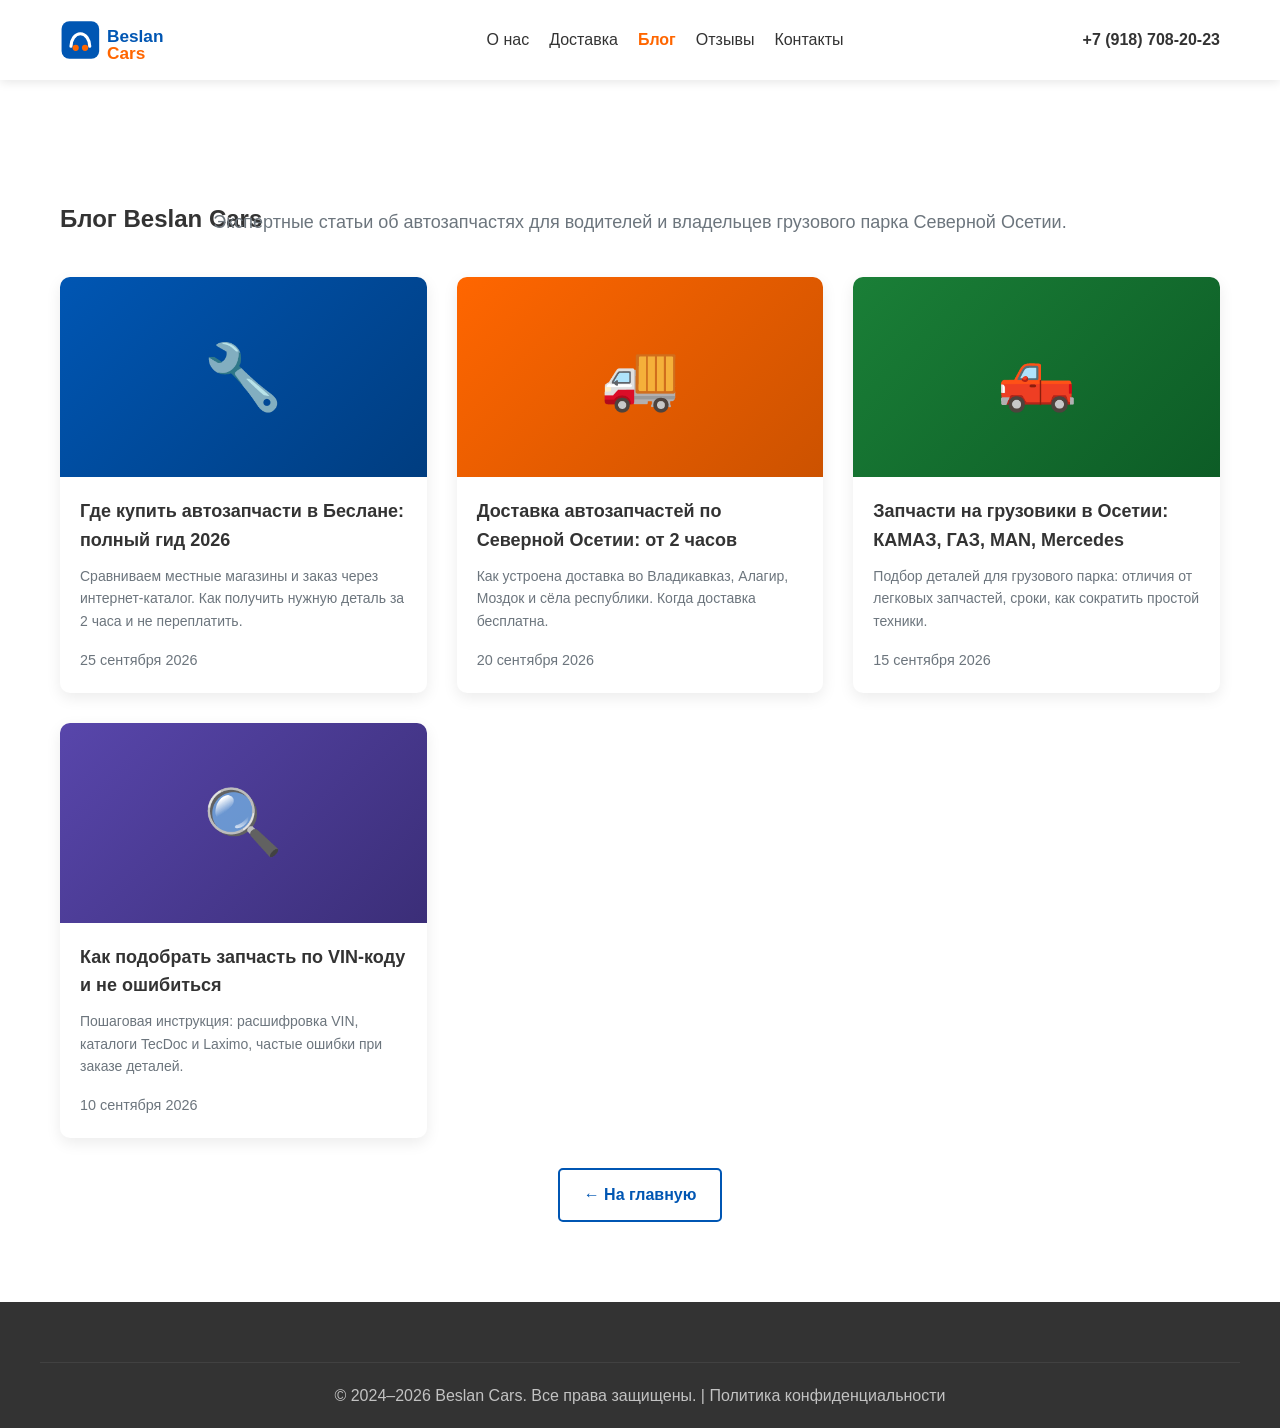
==== blog.html @ 4f0de948 "Реальные контакты, Schema.org LocalBusiness+FAQ, блог с 4 статьями, sitemap/robots/CNAME для beslanc" ====
<!DOCTYPE html>
<html lang="ru">
<head>
    <meta charset="UTF-8">
    <meta name="viewport" content="width=device-width, initial-scale=1.0">
    <title>Блог об автозапчастях — Beslan Cars | Беслан и Северная Осетия</title>
    <meta name="description" content="Полезные статьи об автозапчастях: как подобрать деталь по VIN, доставка запчастей по Северной Осетии, запчасти на грузовики, где купить автозапчасти в Беслане.">
    <meta name="robots" content="index, follow">
    <link rel="canonical" href="https://beslancars.ru/blog/">
    <meta property="og:type" content="website">
    <meta property="og:title" content="Блог об автозапчастях — Beslan Cars">
    <meta property="og:description" content="Советы по выбору запчастей, доставка по Северной Осетии, подбор по VIN.">
    <meta property="og:url" content="https://beslancars.ru/blog/">
    <link rel="icon" type="image/svg+xml" href="assets/logo.svg">
    <link rel="stylesheet" href="css/style.css">
</head>
<body>
    <header class="header">
        <div class="container header-container">
            <a href="index.html" class="logo">
                <img src="assets/logo.svg" alt="Beslan Cars Logo">
            </a>
            <nav class="nav">
                <a href="index.html#about">О нас</a>
                <a href="index.html#delivery">Доставка</a>
                <a href="blog.html" class="active">Блог</a>
                <a href="index.html#reviews">Отзывы</a>
                <a href="index.html#contacts">Контакты</a>
            </nav>
            <div class="header-contacts">
                <a href="tel:+79187082023" class="phone">+7 (918) 708-20-23</a>
            </div>
            <div class="mobile-menu-btn">☰</div>
        </div>
    </header>

    <section class="section" style="padding-top:120px;">
        <div class="container">
            <h1>Блог Beslan Cars</h1>
            <p class="section-desc">Экспертные статьи об автозапчастях для водителей и владельцев грузового парка Северной Осетии.</p>
            <div class="grid-3">
                <article class="card post-card">
                    <div class="post-img blog-thumb thumb-1">🔧</div>
                    <div class="post-content">
                        <h3><a href="blog/gde-kupit-avtozapchasti-v-beslane.html">Где купить автозапчасти в Беслане: полный гид 2026</a></h3>
                        <p>Сравниваем местные магазины и заказ через интернет-каталог. Как получить нужную деталь за 2 часа и не переплатить.</p>
                        <span class="post-date">25 сентября 2026</span>
                    </div>
                </article>
                <article class="card post-card">
                    <div class="post-img blog-thumb thumb-2">🚚</div>
                    <div class="post-content">
                        <h3><a href="blog/dostavka-zapchastey-po-severnoy-osetii.html">Доставка автозапчастей по Северной Осетии: от 2 часов</a></h3>
                        <p>Как устроена доставка во Владикавказ, Алагир, Моздок и сёла республики. Когда доставка бесплатна.</p>
                        <span class="post-date">20 сентября 2026</span>
                    </div>
                </article>
                <article class="card post-card">
                    <div class="post-img blog-thumb thumb-3">🛻</div>
                    <div class="post-content">
                        <h3><a href="blog/zapchasti-na-gruzoviki-v-osetii.html">Запчасти на грузовики в Осетии: КАМАЗ, ГАЗ, MAN, Mercedes</a></h3>
                        <p>Подбор деталей для грузового парка: отличия от легковых запчастей, сроки, как сократить простой техники.</p>
                        <span class="post-date">15 сентября 2026</span>
                    </div>
                </article>
                <article class="card post-card">
                    <div class="post-img blog-thumb thumb-4">🔍</div>
                    <div class="post-content">
                        <h3><a href="blog/kak-podobrat-zapchast-po-vin.html">Как подобрать запчасть по VIN-коду и не ошибиться</a></h3>
                        <p>Пошаговая инструкция: расшифровка VIN, каталоги TecDoc и Laximo, частые ошибки при заказе деталей.</p>
                        <span class="post-date">10 сентября 2026</span>
                    </div>
                </article>
            </div>
            <div class="text-center mt-4">
                <a href="index.html" class="btn btn-outline">← На главную</a>
            </div>
        </div>
    </section>

    <footer class="footer">
        <div class="container copyright">
            <p>&copy; 2024–2026 Beslan Cars. Все права защищены. | <a href="privacy.html">Политика конфиденциальности</a></p>
        </div>
    </footer>
    <script src="js/main.js"></script>
</body>
</html>
---- css/style.css ----
/* Beslan Cars - Styles for GitHub Pages */

:root {
    --primary-color: #0056b3; /* Синий с сайта партнера */
    --secondary-color: #ff6600; /* Оранжевый акцент */
    --dark-color: #333;
    --light-color: #f8f9fa;
    --gray-color: #6c757d;
    --success-color: #28a745;
    --font-main: 'Segoe UI', Tahoma, Geneva, Verdana, sans-serif;
}

* {
    margin: 0;
    padding: 0;
    box-sizing: border-box;
}

body {
    font-family: var(--font-main);
    line-height: 1.6;
    color: var(--dark-color);
    background-color: #fff;
}

.container {
    max-width: 1200px;
    margin: 0 auto;
    padding: 0 20px;
}

a {
    text-decoration: none;
    color: inherit;
}

ul {
    list-style: none;
}

/* Buttons */
.btn {
    display: inline-block;
    padding: 12px 24px;
    border-radius: 5px;
    font-weight: 600;
    cursor: pointer;
    transition: all 0.3s ease;
    border: 2px solid transparent;
    font-size: 16px;
}

.btn-primary {
    background-color: var(--primary-color);
    color: white;
}

.btn-primary:hover {
    background-color: #004494;
}

.btn-secondary {
    background-color: var(--secondary-color);
    color: white;
}

.btn-secondary:hover {
    background-color: #e65c00;
}

.btn-outline {
    background-color: transparent;
    border-color: var(--primary-color);
    color: var(--primary-color);
}

.btn-outline:hover {
    background-color: var(--primary-color);
    color: white;
}

.btn-block {
    width: 100%;
    display: block;
}

/* Header */
.header {
    background-color: white;
    box-shadow: 0 2px 10px rgba(0,0,0,0.1);
    position: sticky;
    top: 0;
    z-index: 1000;
    padding: 15px 0;
}

.header-container {
    display: flex;
    justify-content: space-between;
    align-items: center;
}

.logo {
    display: flex;
    align-items: center;
    gap: 10px;
}

.logo img {
    height: 50px;
    width: auto;
}

.logo-text {
    font-size: 24px;
    font-weight: bold;
    color: var(--primary-color);
}

.nav {
    display: flex;
    gap: 20px;
}

.nav a {
    color: var(--dark-color);
    font-weight: 500;
    transition: color 0.3s;
}

.nav a:hover {
    color: var(--primary-color);
}

.header-contacts {
    display: flex;
    align-items: center;
    gap: 15px;
}

.phone {
    font-weight: bold;
    color: var(--dark-color);
}

.mobile-menu-btn {
    display: none;
    font-size: 28px;
    cursor: pointer;
}

/* Hero Section */
.hero {
    background: linear-gradient(135deg, var(--primary-color) 0%, #003d80 100%);
    color: white;
    padding: 80px 0;
    text-align: center;
}

.hero h1 {
    font-size: 48px;
    margin-bottom: 20px;
    line-height: 1.2;
}

.hero-subtitle {
    font-size: 20px;
    margin-bottom: 30px;
    opacity: 0.9;
}

.hero-buttons {
    display: flex;
    gap: 20px;
    justify-content: center;
    margin-bottom: 30px;
}

.hero-features {
    display: flex;
    gap: 30px;
    justify-content: center;
    flex-wrap: wrap;
    font-size: 16px;
    font-weight: 500;
}

.hero-features span {
    background: rgba(255,255,255,0.1);
    padding: 8px 16px;
    border-radius: 20px;
}

/* Sections */
.section {
    padding: 80px 0;
}

.bg-light {
    background-color: var(--light-color);
}

h2 {
    font-size: 36px;
    text-align: center;
    margin-bottom: 50px;
    color: var(--dark-color);
}

.section-desc {
    text-align: center;
    font-size: 18px;
    color: var(--gray-color);
    margin-top: -30px;
    margin-bottom: 40px;
}

/* Grid */
.grid-3 {
    display: grid;
    grid-template-columns: repeat(auto-fit, minmax(300px, 1fr));
    gap: 30px;
}

/* Cards */
.card {
    background: white;
    padding: 30px;
    border-radius: 10px;
    box-shadow: 0 5px 15px rgba(0,0,0,0.08);
    transition: transform 0.3s;
}

.card:hover {
    transform: translateY(-5px);
}

.icon {
    font-size: 48px;
    margin-bottom: 20px;
}

.card h3 {
    font-size: 22px;
    margin-bottom: 15px;
    color: var(--primary-color);
}

/* Form */
.form-wrapper {
    max-width: 600px;
    margin: 0 auto;
    background: white;
    padding: 40px;
    border-radius: 10px;
    box-shadow: 0 5px 20px rgba(0,0,0,0.1);
}

.form-wrapper h2 {
    text-align: center;
    margin-bottom: 10px;
    font-size: 28px;
}

.form-wrapper > p {
    text-align: center;
    color: var(--gray-color);
    margin-bottom: 30px;
}

.form-group {
    margin-bottom: 20px;
}

.form-group.full-width {
    grid-column: 1 / -1;
}

label {
    display: block;
    margin-bottom: 8px;
    font-weight: 500;
}

input, textarea, select {
    width: 100%;
    padding: 12px;
    border: 1px solid #ddd;
    border-radius: 5px;
    font-size: 16px;
    font-family: inherit;
}

input:focus, textarea:focus, select:focus {
    outline: none;
    border-color: var(--primary-color);
}

.main-form {
    display: grid;
    grid-template-columns: 1fr 1fr;
    gap: 20px;
}

.form-note {
    grid-column: 1 / -1;
    font-size: 14px;
    color: var(--gray-color);
    text-align: center;
    margin-top: 10px;
}

.form-note a {
    color: var(--primary-color);
}

/* Delivery */
.delivery-grid {
    display: grid;
    grid-template-columns: repeat(auto-fit, minmax(300px, 1fr));
    gap: 30px;
}

.delivery-item {
    background: white;
    padding: 30px;
    border-radius: 10px;
    box-shadow: 0 3px 10px rgba(0,0,0,0.05);
}

.delivery-item h3 {
    font-size: 22px;
    margin-bottom: 20px;
    color: var(--primary-color);
}

.delivery-item ul {
    list-style: disc;
    padding-left: 20px;
}

.delivery-item li {
    margin-bottom: 10px;
}

.photo-block img {
    width: 100%;
    height: auto;
    border-radius: 8px;
    margin-top: 15px;
}

.caption {
    font-size: 14px;
    color: var(--gray-color);
    text-align: center;
    margin-top: 10px;
}

/* Blog */
.post-card {
    padding: 0;
    overflow: hidden;
}

.post-img {
    width: 100%;
    object-fit: cover;
}

.post-content {
    padding: 20px;
}

.post-content h3 {
    font-size: 18px;
    margin-bottom: 10px;
    color: var(--dark-color);
}

.post-content p {
    color: var(--gray-color);
    font-size: 14px;
    margin-bottom: 15px;
}

.read-more {
    color: var(--primary-color);
    font-weight: 600;
}

/* Reviews */
.reviews-grid {
    display: grid;
    grid-template-columns: repeat(auto-fit, minmax(300px, 1fr));
    gap: 30px;
}

.review-card {
    background: white;
    padding: 25px;
    border-radius: 10px;
    box-shadow: 0 3px 10px rgba(0,0,0,0.05);
}

.review-header {
    display: flex;
    justify-content: space-between;
    align-items: center;
    margin-bottom: 15px;
}

.review-author {
    font-weight: bold;
    font-size: 18px;
}

.review-city {
    color: var(--gray-color);
    font-size: 14px;
}

.review-rating {
    font-size: 20px;
}

.review-text {
    color: var(--dark-color);
    line-height: 1.5;
}

/* Footer */
.footer {
    background-color: var(--dark-color);
    color: white;
    padding: 60px 0 20px;
}

.footer-grid {
    display: grid;
    grid-template-columns: repeat(auto-fit, minmax(250px, 1fr));
    gap: 40px;
    margin-bottom: 40px;
}

.footer-col h3 {
    font-size: 20px;
    margin-bottom: 20px;
    color: var(--secondary-color);
}

.footer-col p {
    margin-bottom: 10px;
    opacity: 0.9;
}

.footer-col a {
    color: white;
    transition: color 0.3s;
}

.footer-col a:hover {
    color: var(--secondary-color);
}

.social-links {
    display: flex;
    gap: 15px;
    margin-top: 15px;
}

.social-links a {
    background: var(--primary-color);
    padding: 8px 16px;
    border-radius: 5px;
}

.social-links a:hover {
    background: var(--secondary-color);
}

.footer-col ul li {
    margin-bottom: 10px;
}

.copyright {
    text-align: center;
    padding-top: 20px;
    border-top: 1px solid rgba(255,255,255,0.1);
    opacity: 0.7;
}

/* Modal */
.modal {
    display: none;
    position: fixed;
    z-index: 2000;
    left: 0;
    top: 0;
    width: 100%;
    height: 100%;
    background-color: rgba(0,0,0,0.5);
}

.modal-content {
    background-color: white;
    margin: 10% auto;
    padding: 40px;
    border-radius: 10px;
    width: 90%;
    max-width: 500px;
    position: relative;
}

.close-modal {
    position: absolute;
    right: 20px;
    top: 15px;
    font-size: 28px;
    cursor: pointer;
    color: var(--gray-color);
}

.close-modal:hover {
    color: var(--dark-color);
}

.modal-form {
    display: flex;
    flex-direction: column;
    gap: 15px;
}

.modal-form input,
.modal-form textarea,
.modal-form select {
    width: 100%;
}

/* Utilities */
.text-center {
    text-align: center;
}

.mt-4 {
    margin-top: 30px;
}

/* Responsive */
@media (max-width: 768px) {
    .nav {
        display: none;
    }
    
    .mobile-menu-btn {
        display: block;
    }
    
    .header-contacts {
        display: none;
    }
    
    .hero h1 {
        font-size: 32px;
    }
    
    .hero-buttons {
        flex-direction: column;
        align-items: center;
    }
    
    .hero-features {
        flex-direction: column;
        gap: 10px;
    }
    
    .main-form {
        grid-template-columns: 1fr;
    }
    
    h2 {
        font-size: 28px;
    }
}

/* === Blog additions === */
.blog-thumb {
    background: linear-gradient(135deg, var(--primary-color) 0%, #003d80 100%);
    height: 200px; display: flex; align-items: center; justify-content: center;
    font-size: 64px; color: #fff; border-radius: 8px 8px 0 0;
}
.blog-thumb.thumb-2 { background: linear-gradient(135deg, #ff6600 0%, #cc5200 100%); }
.blog-thumb.thumb-3 { background: linear-gradient(135deg, #1a7f37 0%, #0d5c26 100%); }
.blog-thumb.thumb-4 { background: linear-gradient(135deg, #5846ab 0%, #3b2e78 100%); }
.post-date { color: var(--gray-color); font-size: 0.9em; margin: 8px 0 4px; }
.post-content h3 a { color: inherit; text-decoration: none; }
.post-content h3 a:hover { color: var(--primary-color); }
.breadcrumbs { font-size: 0.9em; color: var(--gray-color); margin-bottom: 20px; }
.breadcrumbs a { color: var(--primary-color); text-decoration: none; }
.container.narrow { max-width: 800px; }
.blog-article h2 { margin-top: 32px; }
.blog-article p, .blog-article li { line-height: 1.7; }
.footer-grid { grid-template-columns: repeat(auto-fit, minmax(200px, 1fr)); }
.footer-col ul { list-style: none; padding: 0; }
.footer-col ul li { margin-bottom: 8px; }
.footer-col ul li a { color: rgba(255,255,255,0.8); text-decoration: none; font-size: 0.95em; }
.footer-col ul li a:hover { color: #fff; text-decoration: underline; }
.nav a.active { color: var(--secondary-color); font-weight: 700; }
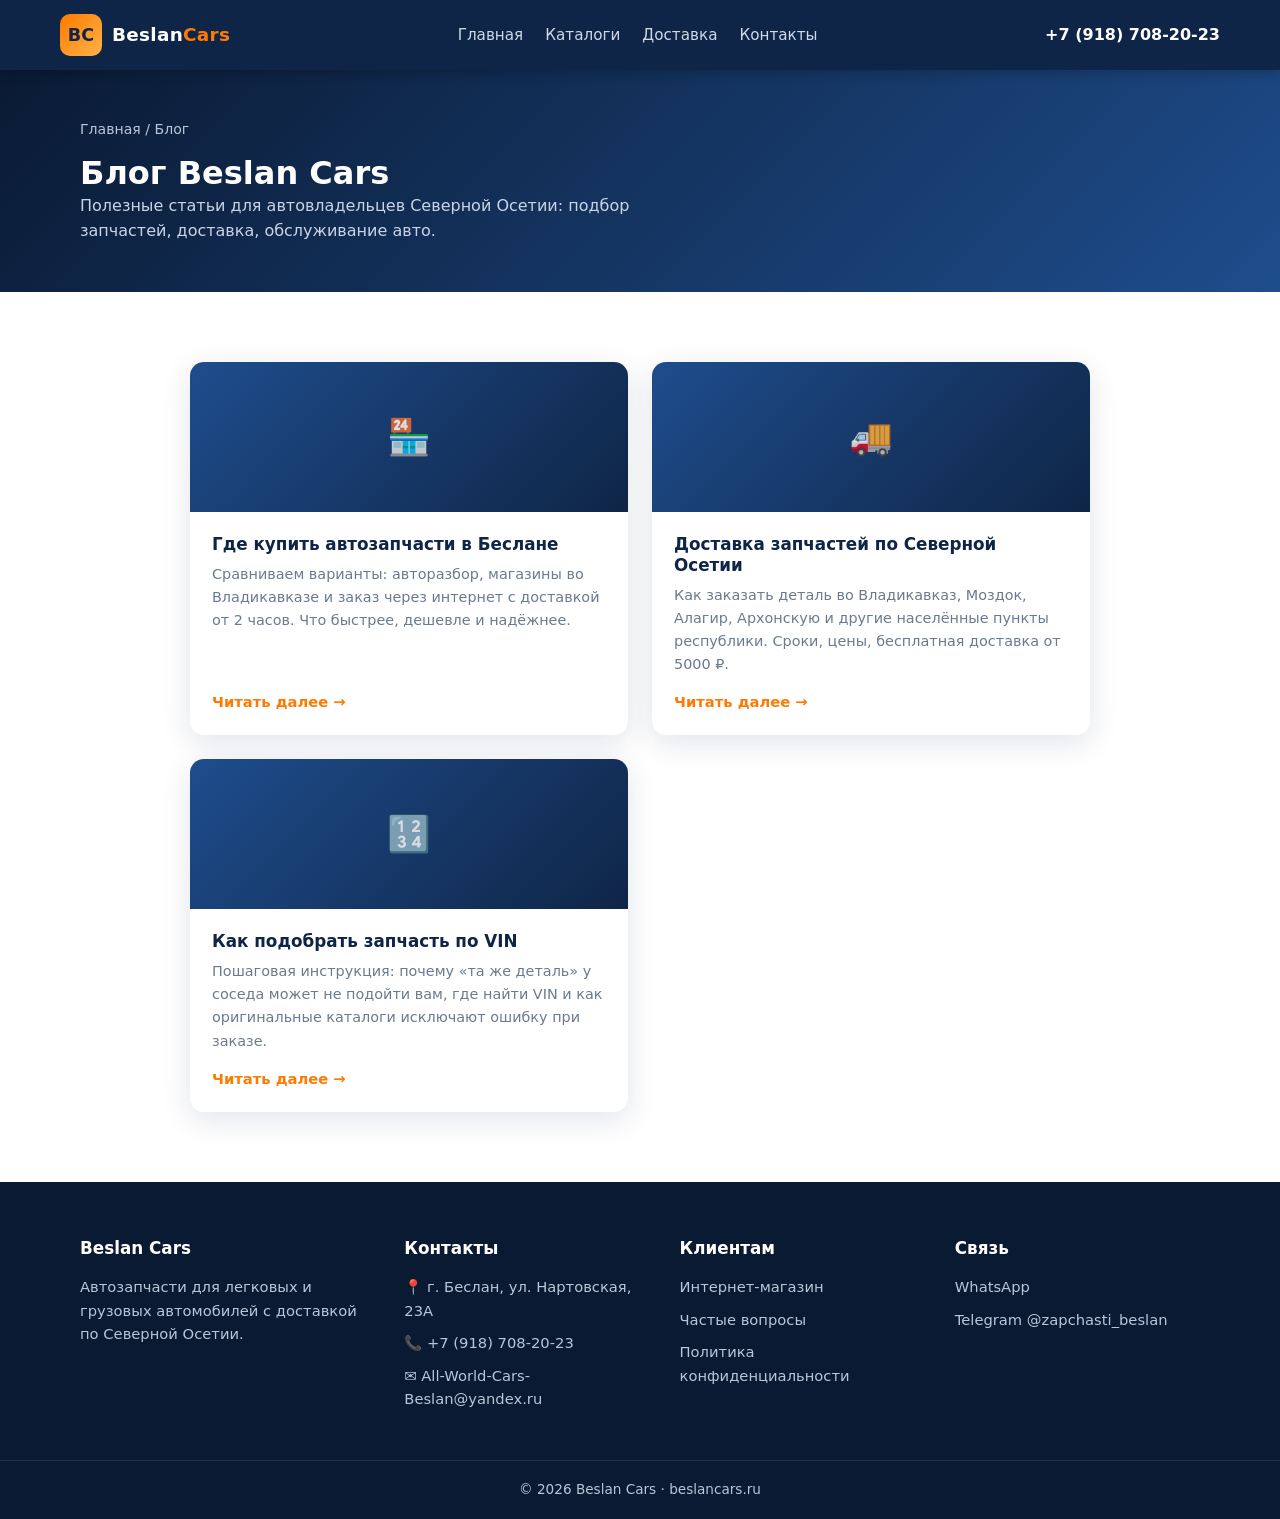
==== commit a257ceba: "Новый сайт Beslan Cars с нуля: главная, блог (3 SEO-статьи), доставка, форма заявки, отзывы, FAQ, Sc" ====
--- a/blog.html
+++ b/blog.html
@@ -1,88 +1,109 @@
 <!DOCTYPE html>
 <html lang="ru">
 <head>
-    <meta charset="UTF-8">
-    <meta name="viewport" content="width=device-width, initial-scale=1.0">
-    <title>Блог об автозапчастях — Beslan Cars | Беслан и Северная Осетия</title>
-    <meta name="description" content="Полезные статьи об автозапчастях: как подобрать деталь по VIN, доставка запчастей по Северной Осетии, запчасти на грузовики, где купить автозапчасти в Беслане.">
-    <meta name="robots" content="index, follow">
-    <link rel="canonical" href="https://beslancars.ru/blog/">
-    <meta property="og:type" content="website">
-    <meta property="og:title" content="Блог об автозапчастях — Beslan Cars">
-    <meta property="og:description" content="Советы по выбору запчастей, доставка по Северной Осетии, подбор по VIN.">
-    <meta property="og:url" content="https://beslancars.ru/blog/">
-    <link rel="icon" type="image/svg+xml" href="assets/logo.svg">
-    <link rel="stylesheet" href="css/style.css">
+  <meta charset="UTF-8">
+  <meta name="viewport" content="width=device-width, initial-scale=1.0">
+  <title>Блог об автозапчастях — Beslan Cars | Беслан, Северная Осетия</title>
+  <meta name="description" content="Статьи о подборе и покупке автозапчастей в Северной Осетии: как выбрать деталь по VIN, доставка запчастей, советы автовладельцам.">
+  <link rel="canonical" href="https://beslancars.ru/blog.html">
+  <meta name="robots" content="index, follow">
+  <link rel="icon" type="image/svg+xml" href="assets/favicon.svg">
+  <link rel="stylesheet" href="css/style.css">
 </head>
 <body>
-    <header class="header">
-        <div class="container header-container">
-            <a href="index.html" class="logo">
-                <img src="assets/logo.svg" alt="Beslan Cars Logo">
-            </a>
-            <nav class="nav">
-                <a href="index.html#about">О нас</a>
-                <a href="index.html#delivery">Доставка</a>
-                <a href="blog.html" class="active">Блог</a>
-                <a href="index.html#reviews">Отзывы</a>
-                <a href="index.html#contacts">Контакты</a>
-            </nav>
-            <div class="header-contacts">
-                <a href="tel:+79187082023" class="phone">+7 (918) 708-20-23</a>
-            </div>
-            <div class="mobile-menu-btn">☰</div>
+  <header class="header">
+    <div class="container header__inner">
+      <a class="logo" href="/" aria-label="Beslan Cars — на главную">
+        <span class="logo__mark">BC</span>
+        <span class="logo__text">Beslan<span>Cars</span></span>
+      </a>
+      <nav class="nav" aria-label="Навигация">
+        <a href="/">Главная</a>
+        <a href="/#catalogs">Каталоги</a>
+        <a href="/#delivery">Доставка</a>
+        <a href="/#contacts">Контакты</a>
+      </nav>
+      <div class="header__cta">
+        <a href="tel:+79187082023" class="header__phone">+7 (918) 708-20-23</a>
+        <button class="burger" aria-label="Открыть меню">☰</button>
+      </div>
+    </div>
+  </header>
+
+  <section class="page-head">
+    <div class="container">
+      <p class="breadcrumbs"><a href="/">Главная</a> / Блог</p>
+      <h1>Блог Beslan Cars</h1>
+      <p style="color:#c9d5e6; max-width:640px">Полезные статьи для автовладельцев Северной Осетии: подбор запчастей, доставка, обслуживание авто.</p>
+    </div>
+  </section>
+
+  <section class="section">
+    <div class="container">
+      <div class="blog-list">
+        <article class="card post-card">
+          <div class="post-card__img">🏪</div>
+          <div class="post-card__body">
+            <h3><a href="blog/gde-kupit-autozapchasti-v-beslane.html" style="color:var(--navy)">Где купить автозапчасти в Беслане</a></h3>
+            <p>Сравниваем варианты: авторазбор, магазины во Владикавказе и заказ через интернет с доставкой от 2 часов. Что быстрее, дешевле и надёжнее.</p>
+            <a class="read-more" href="blog/gde-kupit-autozapchasti-v-beslane.html">Читать далее →</a>
+          </div>
+        </article>
+        <article class="card post-card">
+          <div class="post-card__img">🚚</div>
+          <div class="post-card__body">
+            <h3><a href="blog/dostavka-zapchastey-po-severoy-osetii.html" style="color:var(--navy)">Доставка запчастей по Северной Осетии</a></h3>
+            <p>Как заказать деталь во Владикавказ, Моздок, Алагир, Архонскую и другие населённые пункты республики. Сроки, цены, бесплатная доставка от 5000 ₽.</p>
+            <a class="read-more" href="blog/dostavka-zapchastey-po-severoy-osetii.html">Читать далее →</a>
+          </div>
+        </article>
+        <article class="card post-card">
+          <div class="post-card__img">🔢</div>
+          <div class="post-card__body">
+            <h3><a href="blog/kak-podobrat-zapchast-po-vin.html" style="color:var(--navy)">Как подобрать запчасть по VIN</a></h3>
+            <p>Пошаговая инструкция: почему «та же деталь» у соседа может не подойти вам, где найти VIN и как оригинальные каталоги исключают ошибку при заказе.</p>
+            <a class="read-more" href="blog/kak-podobrat-zapchast-po-vin.html">Читать далее →</a>
+          </div>
+        </article>
+      </div>
+    </div>
+  </section>
+
+  <footer class="footer">
+    <div class="container">
+      <div class="footer__grid">
+        <div>
+          <h3>Beslan Cars</h3>
+          <p style="font-size:.92rem">Автозапчасти для легковых и грузовых автомобилей с доставкой по Северной Осетии.</p>
         </div>
-    </header>
+        <div>
+          <h3>Контакты</h3>
+          <ul>
+            <li>📍 г. Беслан, ул. Нартовская, 23А</li>
+            <li>📞 <a href="tel:+79187082023">+7 (918) 708-20-23</a></li>
+            <li>✉️ <a href="mailto:All-World-Cars-Beslan@yandex.ru">All-World-Cars-Beslan@yandex.ru</a></li>
+          </ul>
+        </div>
+        <div>
+          <h3>Клиентам</h3>
+          <ul>
+            <li><a href="https://all-world-cars.com/?FranchiseeId=157358060" target="_blank" rel="noopener noreferrer">Интернет-магазин</a></li>
+            <li><a href="/#faq">Частые вопросы</a></li>
+            <li><a href="privacy.html">Политика конфиденциальности</a></li>
+          </ul>
+        </div>
+        <div>
+          <h3>Связь</h3>
+          <ul>
+            <li><a href="https://wa.me/79187082023" target="_blank" rel="noopener noreferrer">WhatsApp</a></li>
+            <li><a href="https://t.me/zapchasti_beslan" target="_blank" rel="noopener noreferrer">Telegram @zapchasti_beslan</a></li>
+          </ul>
+        </div>
+      </div>
+    </div>
+    <div class="copyright"><div class="container">© <span class="js-year">2026</span> Beslan Cars · beslancars.ru</div></div>
+  </footer>
 
-    <section class="section" style="padding-top:120px;">
-        <div class="container">
-            <h1>Блог Beslan Cars</h1>
-            <p class="section-desc">Экспертные статьи об автозапчастях для водителей и владельцев грузового парка Северной Осетии.</p>
-            <div class="grid-3">
-                <article class="card post-card">
-                    <div class="post-img blog-thumb thumb-1">🔧</div>
-                    <div class="post-content">
-                        <h3><a href="blog/gde-kupit-avtozapchasti-v-beslane.html">Где купить автозапчасти в Беслане: полный гид 2026</a></h3>
-                        <p>Сравниваем местные магазины и заказ через интернет-каталог. Как получить нужную деталь за 2 часа и не переплатить.</p>
-                        <span class="post-date">25 сентября 2026</span>
-                    </div>
-                </article>
-                <article class="card post-card">
-                    <div class="post-img blog-thumb thumb-2">🚚</div>
-                    <div class="post-content">
-                        <h3><a href="blog/dostavka-zapchastey-po-severnoy-osetii.html">Доставка автозапчастей по Северной Осетии: от 2 часов</a></h3>
-                        <p>Как устроена доставка во Владикавказ, Алагир, Моздок и сёла республики. Когда доставка бесплатна.</p>
-                        <span class="post-date">20 сентября 2026</span>
-                    </div>
-                </article>
-                <article class="card post-card">
-                    <div class="post-img blog-thumb thumb-3">🛻</div>
-                    <div class="post-content">
-                        <h3><a href="blog/zapchasti-na-gruzoviki-v-osetii.html">Запчасти на грузовики в Осетии: КАМАЗ, ГАЗ, MAN, Mercedes</a></h3>
-                        <p>Подбор деталей для грузового парка: отличия от легковых запчастей, сроки, как сократить простой техники.</p>
-                        <span class="post-date">15 сентября 2026</span>
-                    </div>
-                </article>
-                <article class="card post-card">
-                    <div class="post-img blog-thumb thumb-4">🔍</div>
-                    <div class="post-content">
-                        <h3><a href="blog/kak-podobrat-zapchast-po-vin.html">Как подобрать запчасть по VIN-коду и не ошибиться</a></h3>
-                        <p>Пошаговая инструкция: расшифровка VIN, каталоги TecDoc и Laximo, частые ошибки при заказе деталей.</p>
-                        <span class="post-date">10 сентября 2026</span>
-                    </div>
-                </article>
-            </div>
-            <div class="text-center mt-4">
-                <a href="index.html" class="btn btn-outline">← На главную</a>
-            </div>
-        </div>
-    </section>
-
-    <footer class="footer">
-        <div class="container copyright">
-            <p>&copy; 2024–2026 Beslan Cars. Все права защищены. | <a href="privacy.html">Политика конфиденциальности</a></p>
-        </div>
-    </footer>
-    <script src="js/main.js"></script>
+  <script src="js/main.js" defer></script>
 </body>
 </html>
--- a/css/style.css
+++ b/css/style.css
@@ -1,608 +1,309 @@
-/* Beslan Cars - Styles for GitHub Pages */
-
+/* ============================================
+   Beslan Cars — Автозапчасти с доставкой
+   Фирменные цвета: тёмно-синий + оранжевый (all-world-cars)
+   ============================================ */
 :root {
-    --primary-color: #0056b3; /* Синий с сайта партнера */
-    --secondary-color: #ff6600; /* Оранжевый акцент */
-    --dark-color: #333;
-    --light-color: #f8f9fa;
-    --gray-color: #6c757d;
-    --success-color: #28a745;
-    --font-main: 'Segoe UI', Tahoma, Geneva, Verdana, sans-serif;
-}
-
-* {
-    margin: 0;
-    padding: 0;
-    box-sizing: border-box;
-}
+  --navy: #0f2547;
+  --navy-dark: #0a1a33;
+  --blue: #1e4d8c;
+  --orange: #ff7a00;
+  --orange-dark: #e56d00;
+  --light: #f4f7fb;
+  --gray: #6b7a90;
+  --text: #1c2b3d;
+  --white: #ffffff;
+  --radius: 14px;
+  --shadow: 0 8px 30px rgba(15, 37, 71, 0.12);
+}
+
+* { margin: 0; padding: 0; box-sizing: border-box; }
+
+html { scroll-behavior: smooth; }
 
 body {
-    font-family: var(--font-main);
-    line-height: 1.6;
-    color: var(--dark-color);
-    background-color: #fff;
-}
-
-.container {
-    max-width: 1200px;
-    margin: 0 auto;
-    padding: 0 20px;
-}
-
-a {
-    text-decoration: none;
-    color: inherit;
-}
-
-ul {
-    list-style: none;
-}
-
-/* Buttons */
+  font-family: 'Segoe UI', system-ui, -apple-system, Roboto, Arial, sans-serif;
+  color: var(--text);
+  line-height: 1.6;
+  background: var(--white);
+}
+
+img { max-width: 100%; display: block; }
+
+.container { max-width: 1160px; margin: 0 auto; padding: 0 20px; }
+
+a { color: var(--blue); text-decoration: none; }
+a:hover { color: var(--orange); }
+
+h1, h2, h3 { line-height: 1.25; color: var(--navy); }
+
+.section { padding: 70px 0; }
+.section--light { background: var(--light); }
+.section-title { font-size: 2rem; margin-bottom: 10px; text-align: center; }
+.section-sub { text-align: center; color: var(--gray); max-width: 640px; margin: 0 auto 40px; }
+
+/* ---------- Кнопки ---------- */
 .btn {
-    display: inline-block;
-    padding: 12px 24px;
-    border-radius: 5px;
-    font-weight: 600;
-    cursor: pointer;
-    transition: all 0.3s ease;
-    border: 2px solid transparent;
-    font-size: 16px;
-}
-
-.btn-primary {
-    background-color: var(--primary-color);
-    color: white;
-}
-
-.btn-primary:hover {
-    background-color: #004494;
-}
-
-.btn-secondary {
-    background-color: var(--secondary-color);
-    color: white;
-}
-
-.btn-secondary:hover {
-    background-color: #e65c00;
-}
-
-.btn-outline {
-    background-color: transparent;
-    border-color: var(--primary-color);
-    color: var(--primary-color);
-}
-
-.btn-outline:hover {
-    background-color: var(--primary-color);
-    color: white;
-}
-
-.btn-block {
-    width: 100%;
-    display: block;
-}
-
-/* Header */
+  display: inline-block;
+  padding: 14px 28px;
+  border-radius: 10px;
+  font-weight: 600;
+  font-size: 1rem;
+  cursor: pointer;
+  border: none;
+  transition: transform .15s ease, box-shadow .15s ease, background .2s;
+  text-align: center;
+}
+.btn:hover { transform: translateY(-2px); box-shadow: 0 6px 18px rgba(0,0,0,.15); }
+.btn--primary { background: var(--orange); color: var(--white); }
+.btn--primary:hover { background: var(--orange-dark); color: var(--white); }
+.btn--outline { background: transparent; color: var(--white); border: 2px solid var(--white); }
+.btn--outline:hover { background: rgba(255,255,255,.12); color: var(--white); }
+.btn--block { display: block; width: 100%; }
+
+/* ---------- Шапка ---------- */
 .header {
-    background-color: white;
-    box-shadow: 0 2px 10px rgba(0,0,0,0.1);
-    position: sticky;
-    top: 0;
-    z-index: 1000;
-    padding: 15px 0;
-}
-
-.header-container {
-    display: flex;
-    justify-content: space-between;
-    align-items: center;
-}
-
-.logo {
-    display: flex;
-    align-items: center;
-    gap: 10px;
-}
-
-.logo img {
-    height: 50px;
-    width: auto;
-}
-
-.logo-text {
-    font-size: 24px;
-    font-weight: bold;
-    color: var(--primary-color);
-}
-
-.nav {
-    display: flex;
-    gap: 20px;
-}
-
-.nav a {
-    color: var(--dark-color);
-    font-weight: 500;
-    transition: color 0.3s;
-}
-
-.nav a:hover {
-    color: var(--primary-color);
-}
-
-.header-contacts {
-    display: flex;
-    align-items: center;
-    gap: 15px;
-}
-
-.phone {
-    font-weight: bold;
-    color: var(--dark-color);
-}
-
-.mobile-menu-btn {
-    display: none;
-    font-size: 28px;
-    cursor: pointer;
-}
-
-/* Hero Section */
+  position: sticky; top: 0; z-index: 100;
+  background: var(--navy);
+  box-shadow: 0 2px 12px rgba(0,0,0,.25);
+}
+.header__inner {
+  display: flex; align-items: center; justify-content: space-between;
+  gap: 20px; padding: 14px 0;
+}
+.logo { display: flex; align-items: center; gap: 10px; }
+.logo__mark {
+  width: 42px; height: 42px; border-radius: 10px;
+  background: linear-gradient(135deg, var(--orange), #ffb347);
+  display: flex; align-items: center; justify-content: center;
+  font-weight: 800; color: var(--navy); font-size: 1.1rem;
+}
+.logo__text { color: var(--white); font-weight: 700; font-size: 1.15rem; letter-spacing: .3px; }
+.logo__text span { color: var(--orange); }
+
+.nav { display: flex; gap: 22px; }
+.nav a { color: #cfd9e8; font-size: .95rem; font-weight: 500; }
+.nav a:hover { color: var(--orange); }
+
+.header__cta { display: flex; align-items: center; gap: 14px; }
+.header__phone { color: var(--white); font-weight: 700; white-space: nowrap; }
+.header__phone:hover { color: var(--orange); }
+
+.burger { display: none; background: none; border: none; color: var(--white); font-size: 1.7rem; cursor: pointer; }
+
+/* ---------- Hero ---------- */
 .hero {
-    background: linear-gradient(135deg, var(--primary-color) 0%, #003d80 100%);
-    color: white;
-    padding: 80px 0;
-    text-align: center;
-}
-
-.hero h1 {
-    font-size: 48px;
-    margin-bottom: 20px;
-    line-height: 1.2;
-}
-
-.hero-subtitle {
-    font-size: 20px;
-    margin-bottom: 30px;
-    opacity: 0.9;
-}
-
-.hero-buttons {
-    display: flex;
-    gap: 20px;
-    justify-content: center;
-    margin-bottom: 30px;
-}
-
-.hero-features {
-    display: flex;
-    gap: 30px;
-    justify-content: center;
-    flex-wrap: wrap;
-    font-size: 16px;
-    font-weight: 500;
-}
-
-.hero-features span {
-    background: rgba(255,255,255,0.1);
-    padding: 8px 16px;
-    border-radius: 20px;
-}
-
-/* Sections */
-.section {
-    padding: 80px 0;
-}
-
-.bg-light {
-    background-color: var(--light-color);
-}
-
-h2 {
-    font-size: 36px;
-    text-align: center;
-    margin-bottom: 50px;
-    color: var(--dark-color);
-}
-
-.section-desc {
-    text-align: center;
-    font-size: 18px;
-    color: var(--gray-color);
-    margin-top: -30px;
-    margin-bottom: 40px;
-}
-
-/* Grid */
-.grid-3 {
-    display: grid;
-    grid-template-columns: repeat(auto-fit, minmax(300px, 1fr));
-    gap: 30px;
-}
-
-/* Cards */
+  background: linear-gradient(135deg, var(--navy-dark) 0%, var(--navy) 55%, var(--blue) 100%);
+  color: var(--white);
+  padding: 80px 0 70px;
+  position: relative;
+  overflow: hidden;
+}
+.hero::after {
+  content: ""; position: absolute; right: -120px; top: -120px;
+  width: 420px; height: 420px; border-radius: 50%;
+  background: radial-gradient(circle, rgba(255,122,0,.25), transparent 70%);
+}
+.hero h1 { color: var(--white); font-size: 2.6rem; margin-bottom: 16px; max-width: 720px; }
+.hero h1 em { color: var(--orange); font-style: normal; }
+.hero__sub { font-size: 1.15rem; color: #c9d5e6; max-width: 620px; margin-bottom: 30px; }
+.hero__buttons { display: flex; gap: 14px; flex-wrap: wrap; margin-bottom: 34px; }
+.hero__badges { display: flex; gap: 12px; flex-wrap: wrap; }
+.badge {
+  background: rgba(255,255,255,.1);
+  border: 1px solid rgba(255,255,255,.18);
+  padding: 8px 16px; border-radius: 30px; font-size: .9rem; color: #e8eef7;
+}
+
+/* ---------- Преимущества ---------- */
+.grid { display: grid; gap: 22px; }
+.grid--3 { grid-template-columns: repeat(3, 1fr); }
 .card {
-    background: white;
-    padding: 30px;
-    border-radius: 10px;
-    box-shadow: 0 5px 15px rgba(0,0,0,0.08);
-    transition: transform 0.3s;
-}
-
-.card:hover {
-    transform: translateY(-5px);
-}
-
-.icon {
-    font-size: 48px;
-    margin-bottom: 20px;
-}
-
-.card h3 {
-    font-size: 22px;
-    margin-bottom: 15px;
-    color: var(--primary-color);
-}
-
-/* Form */
-.form-wrapper {
-    max-width: 600px;
-    margin: 0 auto;
-    background: white;
-    padding: 40px;
-    border-radius: 10px;
-    box-shadow: 0 5px 20px rgba(0,0,0,0.1);
-}
-
-.form-wrapper h2 {
-    text-align: center;
-    margin-bottom: 10px;
-    font-size: 28px;
-}
-
-.form-wrapper > p {
-    text-align: center;
-    color: var(--gray-color);
-    margin-bottom: 30px;
-}
-
-.form-group {
-    margin-bottom: 20px;
-}
-
-.form-group.full-width {
-    grid-column: 1 / -1;
-}
-
-label {
-    display: block;
-    margin-bottom: 8px;
-    font-weight: 500;
-}
-
-input, textarea, select {
-    width: 100%;
-    padding: 12px;
-    border: 1px solid #ddd;
-    border-radius: 5px;
-    font-size: 16px;
-    font-family: inherit;
-}
-
-input:focus, textarea:focus, select:focus {
-    outline: none;
-    border-color: var(--primary-color);
-}
-
-.main-form {
-    display: grid;
-    grid-template-columns: 1fr 1fr;
-    gap: 20px;
-}
-
-.form-note {
-    grid-column: 1 / -1;
-    font-size: 14px;
-    color: var(--gray-color);
-    text-align: center;
-    margin-top: 10px;
-}
-
-.form-note a {
-    color: var(--primary-color);
-}
-
-/* Delivery */
-.delivery-grid {
-    display: grid;
-    grid-template-columns: repeat(auto-fit, minmax(300px, 1fr));
-    gap: 30px;
-}
-
-.delivery-item {
-    background: white;
-    padding: 30px;
-    border-radius: 10px;
-    box-shadow: 0 3px 10px rgba(0,0,0,0.05);
-}
-
-.delivery-item h3 {
-    font-size: 22px;
-    margin-bottom: 20px;
-    color: var(--primary-color);
-}
-
-.delivery-item ul {
-    list-style: disc;
-    padding-left: 20px;
-}
-
-.delivery-item li {
-    margin-bottom: 10px;
-}
-
-.photo-block img {
-    width: 100%;
-    height: auto;
-    border-radius: 8px;
-    margin-top: 15px;
-}
-
-.caption {
-    font-size: 14px;
-    color: var(--gray-color);
-    text-align: center;
-    margin-top: 10px;
-}
-
-/* Blog */
-.post-card {
-    padding: 0;
-    overflow: hidden;
-}
-
-.post-img {
-    width: 100%;
-    object-fit: cover;
-}
-
-.post-content {
-    padding: 20px;
-}
-
-.post-content h3 {
-    font-size: 18px;
-    margin-bottom: 10px;
-    color: var(--dark-color);
-}
-
-.post-content p {
-    color: var(--gray-color);
-    font-size: 14px;
-    margin-bottom: 15px;
-}
-
-.read-more {
-    color: var(--primary-color);
-    font-weight: 600;
-}
-
-/* Reviews */
-.reviews-grid {
-    display: grid;
-    grid-template-columns: repeat(auto-fit, minmax(300px, 1fr));
-    gap: 30px;
-}
-
-.review-card {
-    background: white;
-    padding: 25px;
-    border-radius: 10px;
-    box-shadow: 0 3px 10px rgba(0,0,0,0.05);
-}
-
-.review-header {
-    display: flex;
-    justify-content: space-between;
-    align-items: center;
-    margin-bottom: 15px;
-}
-
-.review-author {
-    font-weight: bold;
-    font-size: 18px;
-}
-
-.review-city {
-    color: var(--gray-color);
-    font-size: 14px;
-}
-
-.review-rating {
-    font-size: 20px;
-}
-
-.review-text {
-    color: var(--dark-color);
-    line-height: 1.5;
-}
-
-/* Footer */
-.footer {
-    background-color: var(--dark-color);
-    color: white;
-    padding: 60px 0 20px;
-}
-
-.footer-grid {
-    display: grid;
-    grid-template-columns: repeat(auto-fit, minmax(250px, 1fr));
-    gap: 40px;
-    margin-bottom: 40px;
-}
-
-.footer-col h3 {
-    font-size: 20px;
-    margin-bottom: 20px;
-    color: var(--secondary-color);
-}
-
-.footer-col p {
-    margin-bottom: 10px;
-    opacity: 0.9;
-}
-
-.footer-col a {
-    color: white;
-    transition: color 0.3s;
-}
-
-.footer-col a:hover {
-    color: var(--secondary-color);
-}
-
-.social-links {
-    display: flex;
-    gap: 15px;
-    margin-top: 15px;
-}
-
-.social-links a {
-    background: var(--primary-color);
-    padding: 8px 16px;
-    border-radius: 5px;
-}
-
-.social-links a:hover {
-    background: var(--secondary-color);
-}
-
-.footer-col ul li {
-    margin-bottom: 10px;
-}
-
-.copyright {
-    text-align: center;
-    padding-top: 20px;
-    border-top: 1px solid rgba(255,255,255,0.1);
-    opacity: 0.7;
-}
-
-/* Modal */
-.modal {
-    display: none;
-    position: fixed;
-    z-index: 2000;
-    left: 0;
-    top: 0;
-    width: 100%;
-    height: 100%;
-    background-color: rgba(0,0,0,0.5);
-}
-
-.modal-content {
-    background-color: white;
-    margin: 10% auto;
-    padding: 40px;
-    border-radius: 10px;
-    width: 90%;
-    max-width: 500px;
-    position: relative;
-}
-
-.close-modal {
-    position: absolute;
-    right: 20px;
-    top: 15px;
-    font-size: 28px;
-    cursor: pointer;
-    color: var(--gray-color);
-}
-
-.close-modal:hover {
-    color: var(--dark-color);
-}
-
-.modal-form {
-    display: flex;
-    flex-direction: column;
-    gap: 15px;
-}
-
-.modal-form input,
-.modal-form textarea,
-.modal-form select {
-    width: 100%;
-}
-
-/* Utilities */
-.text-center {
-    text-align: center;
-}
-
-.mt-4 {
-    margin-top: 30px;
-}
-
-/* Responsive */
-@media (max-width: 768px) {
-    .nav {
-        display: none;
-    }
-    
-    .mobile-menu-btn {
-        display: block;
-    }
-    
-    .header-contacts {
-        display: none;
-    }
-    
-    .hero h1 {
-        font-size: 32px;
-    }
-    
-    .hero-buttons {
-        flex-direction: column;
-        align-items: center;
-    }
-    
-    .hero-features {
-        flex-direction: column;
-        gap: 10px;
-    }
-    
-    .main-form {
-        grid-template-columns: 1fr;
-    }
-    
-    h2 {
-        font-size: 28px;
-    }
-}
-
-/* === Blog additions === */
-.blog-thumb {
-    background: linear-gradient(135deg, var(--primary-color) 0%, #003d80 100%);
-    height: 200px; display: flex; align-items: center; justify-content: center;
-    font-size: 64px; color: #fff; border-radius: 8px 8px 0 0;
-}
-.blog-thumb.thumb-2 { background: linear-gradient(135deg, #ff6600 0%, #cc5200 100%); }
-.blog-thumb.thumb-3 { background: linear-gradient(135deg, #1a7f37 0%, #0d5c26 100%); }
-.blog-thumb.thumb-4 { background: linear-gradient(135deg, #5846ab 0%, #3b2e78 100%); }
-.post-date { color: var(--gray-color); font-size: 0.9em; margin: 8px 0 4px; }
-.post-content h3 a { color: inherit; text-decoration: none; }
-.post-content h3 a:hover { color: var(--primary-color); }
-.breadcrumbs { font-size: 0.9em; color: var(--gray-color); margin-bottom: 20px; }
-.breadcrumbs a { color: var(--primary-color); text-decoration: none; }
-.container.narrow { max-width: 800px; }
-.blog-article h2 { margin-top: 32px; }
-.blog-article p, .blog-article li { line-height: 1.7; }
-.footer-grid { grid-template-columns: repeat(auto-fit, minmax(200px, 1fr)); }
-.footer-col ul { list-style: none; padding: 0; }
-.footer-col ul li { margin-bottom: 8px; }
-.footer-col ul li a { color: rgba(255,255,255,0.8); text-decoration: none; font-size: 0.95em; }
-.footer-col ul li a:hover { color: #fff; text-decoration: underline; }
-.nav a.active { color: var(--secondary-color); font-weight: 700; }
+  background: var(--white);
+  border-radius: var(--radius);
+  padding: 28px 24px;
+  box-shadow: var(--shadow);
+  transition: transform .15s ease;
+}
+.card:hover { transform: translateY(-4px); }
+.card__icon {
+  width: 52px; height: 52px; border-radius: 12px;
+  background: rgba(255,122,0,.12);
+  display: flex; align-items: center; justify-content: center;
+  font-size: 1.5rem; margin-bottom: 16px;
+}
+.card h3 { font-size: 1.15rem; margin-bottom: 8px; }
+.card p { color: var(--gray); font-size: .95rem; }
+
+/* ---------- Каталоги ---------- */
+.catalogs { display: grid; grid-template-columns: repeat(4, 1fr); gap: 14px; }
+.catalog-link {
+  display: flex; align-items: center; gap: 10px;
+  background: var(--white); border: 2px solid #e3eaf3;
+  border-radius: 12px; padding: 14px 16px;
+  font-weight: 600; font-size: .93rem; color: var(--navy);
+  transition: border-color .2s, box-shadow .2s;
+}
+.catalog-link:hover { border-color: var(--orange); color: var(--orange-dark); box-shadow: var(--shadow); }
+.catalog-link svg { flex-shrink: 0; }
+
+/* ---------- Доставка ---------- */
+.delivery { display: grid; grid-template-columns: 1fr 1fr 1fr; gap: 22px; align-items: stretch; }
+.delivery__card {
+  background: var(--white); border-radius: var(--radius);
+  padding: 28px; box-shadow: var(--shadow);
+}
+.delivery__card h3 { margin-bottom: 14px; font-size: 1.15rem; }
+.delivery__card ul { list-style: none; }
+.delivery__card li { padding: 7px 0 7px 26px; position: relative; color: var(--text); font-size: .95rem; }
+.delivery__card li::before {
+  content: "✓"; position: absolute; left: 0; top: 7px;
+  color: var(--orange); font-weight: 800;
+}
+.pvz-photo { min-height: 260px; display: flex; flex-direction: column; align-items: center; justify-content: center; text-align: center; border: 2px dashed #c8d4e4; background: #fbfdff; }
+.pvz-photo__placeholder { color: var(--gray); font-size: .95rem; padding: 20px; }
+.pvz-photo img { border-radius: 10px; }
+
+/* ---------- Форма ---------- */
+.order { display: grid; grid-template-columns: 1.1fr .9fr; gap: 40px; align-items: center; }
+.order__info h2 { font-size: 1.9rem; margin-bottom: 14px; }
+.order__info p { color: #d3deec; margin-bottom: 18px; }
+.order__contacts { display: flex; flex-direction: column; gap: 10px; margin-top: 10px; }
+.order__contacts a { color: var(--white); font-weight: 600; display: flex; align-items: center; gap: 10px; }
+.order__contacts a:hover { color: var(--orange); }
+
+.form-card {
+  background: var(--white); border-radius: var(--radius);
+  padding: 32px; box-shadow: 0 20px 60px rgba(0,0,0,.35);
+}
+.form-card h3 { margin-bottom: 6px; }
+.form-card > p { color: var(--gray); font-size: .92rem; margin-bottom: 18px; }
+.form-group { margin-bottom: 14px; }
+.form-group label { display: block; font-size: .85rem; font-weight: 600; margin-bottom: 5px; color: var(--navy); }
+.form-group input, .form-group textarea, .form-group select {
+  width: 100%; padding: 12px 14px;
+  border: 2px solid #dde5ef; border-radius: 9px;
+  font-size: 1rem; font-family: inherit; color: var(--text);
+  transition: border-color .2s;
+}
+.form-group input:focus, .form-group textarea:focus { outline: none; border-color: var(--orange); }
+.form-note { font-size: .78rem; color: var(--gray); margin-top: 12px; text-align: center; }
+
+/* ---------- Блог ---------- */
+.post-card { overflow: hidden; padding: 0; display: flex; flex-direction: column; }
+.post-card__img {
+  height: 150px; display: flex; align-items: center; justify-content: center;
+  background: linear-gradient(135deg, var(--blue), var(--navy));
+  color: rgba(255,255,255,.85); font-size: 2.2rem;
+}
+.post-card__body { padding: 22px; display: flex; flex-direction: column; flex: 1; }
+.post-card__body h3 { font-size: 1.05rem; margin-bottom: 8px; }
+.post-card__body p { color: var(--gray); font-size: .9rem; flex: 1; }
+.read-more { font-weight: 600; color: var(--orange); margin-top: 14px; font-size: .92rem; }
+.text-center { text-align: center; }
+.mt-4 { margin-top: 34px; }
+
+/* ---------- Отзывы ---------- */
+.reviews { display: grid; grid-template-columns: repeat(3, 1fr); gap: 22px; margin-bottom: 34px; }
+.review { background: var(--white); border-radius: var(--radius); padding: 24px; box-shadow: var(--shadow); }
+.review__stars { color: var(--orange); letter-spacing: 2px; margin-bottom: 10px; }
+.review__text { font-size: .95rem; margin-bottom: 14px; color: var(--text); }
+.review__author { font-weight: 700; font-size: .9rem; color: var(--navy); }
+.review__city { color: var(--gray); font-size: .82rem; }
+
+/* ---------- FAQ ---------- */
+.faq { max-width: 780px; margin: 0 auto; }
+.faq details {
+  background: var(--white); border-radius: 12px; margin-bottom: 12px;
+  box-shadow: var(--shadow); overflow: hidden;
+}
+.faq summary {
+  cursor: pointer; padding: 18px 22px; font-weight: 600; color: var(--navy);
+  list-style: none; position: relative; padding-right: 46px;
+}
+.faq summary::-webkit-details-marker { display: none; }
+.faq summary::after {
+  content: "+"; position: absolute; right: 20px; top: 50%; transform: translateY(-50%);
+  color: var(--orange); font-size: 1.5rem; font-weight: 700;
+}
+.faq details[open] summary::after { content: "−"; }
+.faq__answer { padding: 0 22px 18px; color: var(--gray); font-size: .95rem; }
+
+/* ---------- Подвал ---------- */
+.footer { background: var(--navy-dark); color: #b9c6d8; padding: 56px 0 0; }
+.footer__grid { display: grid; grid-template-columns: 1.2fr 1fr 1fr 1fr; gap: 30px; padding-bottom: 40px; }
+.footer h3 { color: var(--white); font-size: 1.05rem; margin-bottom: 16px; }
+.footer a { color: #b9c6d8; }
+.footer a:hover { color: var(--orange); }
+.footer ul { list-style: none; }
+.footer li { margin-bottom: 9px; font-size: .92rem; }
+.footer__social { display: flex; gap: 10px; margin-top: 14px; }
+.footer__social a {
+  width: 40px; height: 40px; border-radius: 10px;
+  background: rgba(255,255,255,.08);
+  display: flex; align-items: center; justify-content: center;
+  font-size: 1.1rem;
+}
+.footer__social a:hover { background: var(--orange); }
+.copyright { border-top: 1px solid rgba(255,255,255,.1); padding: 18px 0; text-align: center; font-size: .85rem; }
+
+/* ---------- Плавающие кнопки ---------- */
+.float-btns { position: fixed; right: 18px; bottom: 18px; display: flex; flex-direction: column; gap: 12px; z-index: 90; }
+.float-btn {
+  width: 54px; height: 54px; border-radius: 50%;
+  display: flex; align-items: center; justify-content: center;
+  color: var(--white); font-size: 1.5rem; box-shadow: 0 6px 20px rgba(0,0,0,.3);
+  transition: transform .15s;
+}
+.float-btn:hover { transform: scale(1.1); color: var(--white); }
+.float-btn--wa { background: #25d366; }
+.float-btn--tg { background: #2aabee; }
+.float-btn--tel { background: var(--orange); }
+
+/* ---------- Страницы статей / блог ---------- */
+.page-head { background: linear-gradient(135deg, var(--navy-dark), var(--blue)); color: var(--white); padding: 48px 0; }
+.page-head h1 { color: var(--white); font-size: 2rem; }
+.breadcrumbs { font-size: .88rem; color: #b9c6d8; margin-bottom: 12px; }
+.breadcrumbs a { color: #b9c6d8; }
+.article { max-width: 800px; margin: 0 auto; padding: 50px 20px 70px; }
+.article h2 { font-size: 1.45rem; margin: 30px 0 12px; }
+.article h3 { font-size: 1.15rem; margin: 22px 0 10px; }
+.article p { margin-bottom: 14px; }
+.article ul, .article ol { margin: 0 0 16px 22px; }
+.article li { margin-bottom: 7px; }
+.article__meta { color: var(--gray); font-size: .85rem; margin-bottom: 24px; }
+.article-cta {
+  background: var(--light); border-left: 4px solid var(--orange);
+  padding: 20px 24px; border-radius: 0 12px 12px 0; margin: 30px 0;
+}
+.blog-list { display: grid; grid-template-columns: repeat(2, 1fr); gap: 24px; max-width: 900px; margin: 0 auto; }
+.blog-list .card { display: flex; flex-direction: column; }
+
+/* ---------- Спам-ловушка ---------- */
+.hp { position: absolute !important; left: -9999px !important; width: 1px; height: 1px; overflow: hidden; }
+
+/* ---------- Адаптив ---------- */
+@media (max-width: 960px) {
+  .grid--3 { grid-template-columns: repeat(2, 1fr); }
+  .catalogs { grid-template-columns: repeat(2, 1fr); }
+  .delivery { grid-template-columns: 1fr; }
+  .order { grid-template-columns: 1fr; }
+  .footer__grid { grid-template-columns: repeat(2, 1fr); }
+  .reviews { grid-template-columns: 1fr 1fr; }
+  .hero h1 { font-size: 2rem; }
+}
+@media (max-width: 640px) {
+  .nav, .header__cta .header__phone { display: none; }
+  .burger { display: block; }
+  .header__cta .btn { padding: 9px 14px; font-size: .85rem; }
+  .nav.open {
+    display: flex; flex-direction: column; position: absolute;
+    top: 100%; left: 0; right: 0; background: var(--navy);
+    padding: 18px 20px; gap: 14px; box-shadow: 0 10px 24px rgba(0,0,0,.3);
+  }
+  .grid--3, .blog-list, .reviews { grid-template-columns: 1fr; }
+  .catalogs { grid-template-columns: 1fr; }
+  .section { padding: 48px 0; }
+  .hero { padding: 54px 0; }
+  .hero h1 { font-size: 1.65rem; }
+  .footer__grid { grid-template-columns: 1fr; }
+}
